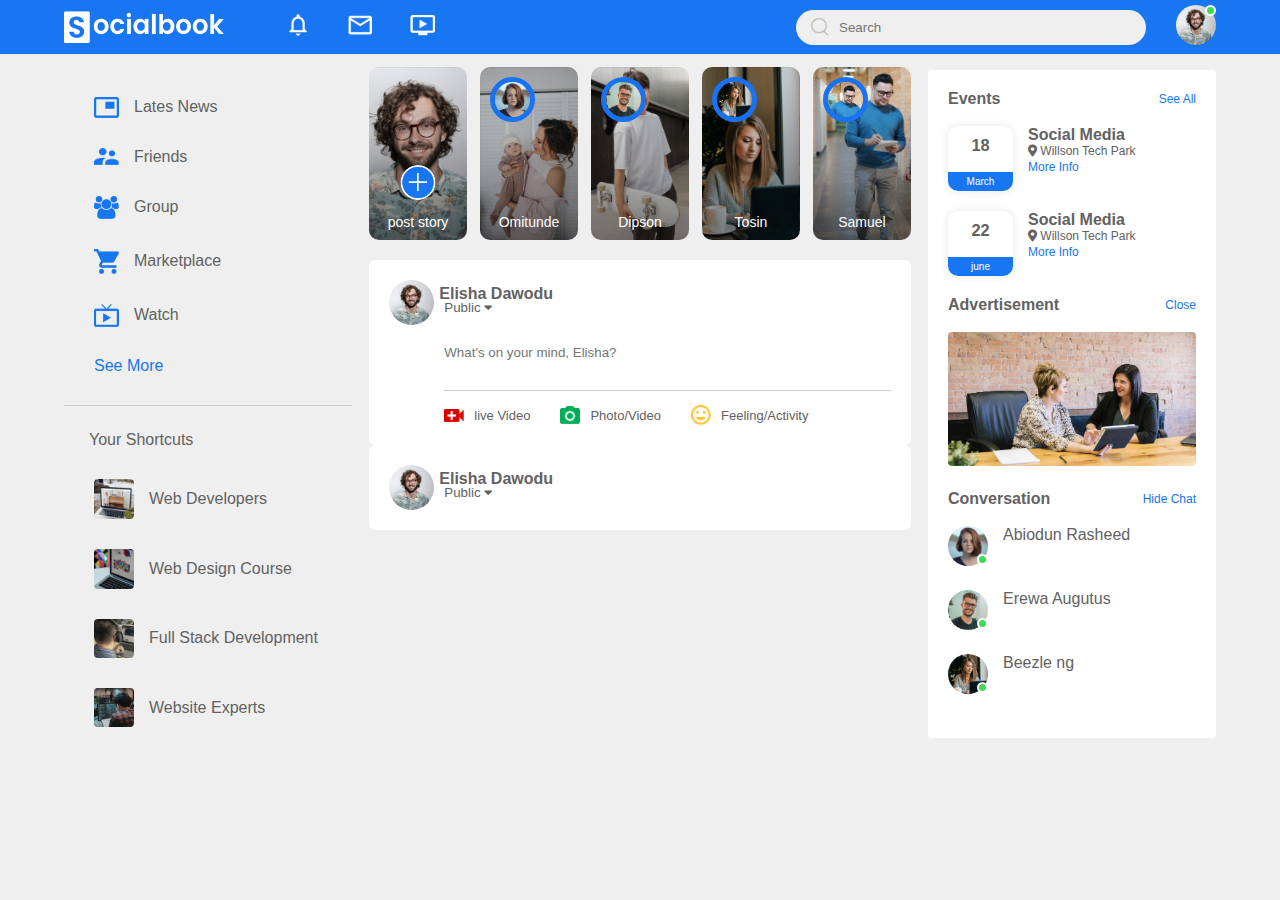
==== index.html @ 2edc7f16 "prosperbook" ====
<!DOCTYPE html>
<html lang="en">

<head>
  <meta charset="UTF-8">
  <meta http-equiv="X-UA-Compatible" content="IE=edge">
  <meta name="viewport" content="width=device-width, initial-scale=1.0">
  <title>SocialBook</title>
  <link rel="stylesheet" href="css/style.css">
  <link rel="stylesheet" href="css/all.min.css">
</head>

<body>
  <nav>
    <div class="nav-left">
      <img src="images/logo.png" alt="" srcset="" class="logo">
      <ul>
        <li><img src="images/notification.png" alt=""></img></li>
        <li><img src="images/inbox.png" alt=""></img></li>
        <li><img src="images/video.png" alt=""></img></li>
      </ul>
    </div>
    <div class="nav-right">
      <div class="search-box">
        <img src="images/search.png" alt="" srcset="">
        <input type="text" placeholder="Search" name="" id="">
      </div>
      <div class="nav-user-icon online">
        <img src="images/profile-pic.png" alt="" srcset="">
      </div>
    </div>
  </nav>
  <div class="container">
    <!-- ========left-sidebar========== -->
    <div class="left-sidebar">
      <div class="img-links">
        <a href="#"><img src="images/news.png" alt="" srcset=""> Lates News</a>
        <a href="#"><img src="images/friends.png" alt="" srcset=""> Friends</a>
        <a href="#"><img src="images/group.png" alt="" srcset=""> Group</a>
        <a href="#"><img src="images/marketplace.png" alt="" srcset=""> Marketplace</a>
        <a href="#"><img src="images/watch.png" alt="" srcset=""> Watch</a>
        <a href="#">See More</a>
      </div>
      <div class="shortcut-links">
        <p>Your Shortcuts</p>
        <a href="#"><img src="images/shortcut-1.png" alt="" srcset="">Web Developers</a>
        <a href="#"><img src="images/shortcut-2.png" alt="" srcset="">Web Design Course</a>
        <a href="#"><img src="images/shortcut-3.png" alt="" srcset="">Full Stack Development</a>
        <a href="#"><img src="images/shortcut-4.png" alt="" srcset="">Website Experts</a>
      </div>
    </div>
    <!-- =========main-content============== -->
    <div class="main-content">
      <div class="story-gallery">
        <div class="story story1">
          <img src="images/upload.png" alt="">
          <p>post story</p>
        </div>
        <div class="story story2">
          <img src="images/member-1.png" alt="">
          <p>Omitunde</p>
        </div>
        <div class="story story3">
          <img src="images/member-2.png" alt="">
          <p>Dipson</p>
        </div>
        <div class="story story4">
          <img src="images/member-3.png" alt="">
          <p>Tosin</p>
        </div>
        <div class="story story5">
          <img src="images/member-4.png" alt="">
          <p>Samuel</p>
        </div>
      </div>

      <div class="write-post-container">
        <div class="user-profile">
          <img src="images/profile-pic.png" alt="">
          <div>
            <p>Elisha Dawodu</p>
            <small>Public <i class="fas fa-caret-down"></i></small>
          </div>
        </div>
        <div class="post-input-container">
          <textarea name="" id="" cols="30" rows="3" placeholder="What's on your mind, Elisha?"></textarea>
          <div class="add-post-links">
            <a href=""><img src="images/live-video.png" alt=""> live Video</a>
            <a href=""><img src="images/photo.png" alt=""> Photo/Video</a>
            <a href=""><img src="images/feeling.png" alt=""> Feeling/Activity</a>
          </div>
        </div>
      </div>
      <div class="post-container">
        <div class="user-profile">
          <img src="images/profile-pic.png" alt="">
          <div>
            <p>Elisha Dawodu</p>
            <small>Public <i class="fas fa-caret-down"></i></small>
          </div>
        </div>
      </div>
    </div>

    <!-- ==========right sidebar============= -->
    <div class="right-sidebar">
      <div class="sidebar-title">
        <h4>Events</h4>
        <a href="#">See All</a>
      </div>
      <div class="event">
        <div class="left-event">
          <h3>18</h3>
          <span>March</span>
        </div>
        <div class="right-event">
          <h4>Social Media</h4>
          <p><i class="fas fa-map-marker-alt"></i> Willson Tech Park</p>
          <a href="#">More Info</a>
        </div>
      </div>
      <div class="event">
        <div class="left-event">
          <h3>22</h3>
          <span>june</span>
        </div>
        <div class="right-event">
          <h4>Social Media</h4>
          <p><i class="fas fa-map-marker-alt"></i> Willson Tech Park</p>
          <a href="#">More Info</a>
        </div>
      </div>
      <div class="sidebar-title">
        <h4>Advertisement</h4>
        <a href="#">Close</a>
      </div>
      <img src="images/advertisement.png" alt="" class="sidebar-ads">
      <div class="sidebar-title">
        <h4>Conversation</h4>
        <a href="#">Hide Chat</a>
      </div>
      <div class="online-list">
        <div class="online">
          <img src="images/member-1.png" alt="">
        </div>
        <p>Abiodun Rasheed</p>
      </div>
      <div class="online-list">
        <div class="online">
          <img src="images/member-2.png" alt="">
        </div>
        <p>Erewa Augutus</p>
      </div>
      <div class="online-list">
        <div class="online">
          <img src="images/member-3.png" alt="">
        </div>
        <p>Beezle ng</p>
      </div>
    </div>
  </div>
</body>

</html>
---- css/style.css ----
*{
margin: 0;
padding: 0;
font-family: 'poppins', sans-serif;
box-sizing: border-box;
}
body{
background: #efefef;
}
nav{
display: flex;
align-items: center;
justify-content: space-between;
background: #1876f2;
padding: 5px 5%;
position: sticky;
top: 0;
z-index: 100;
}
.logo{
width: 160px;
margin-right: 45px;
}
.nav-left, .nav-right{
display: flex;
align-items: center;
}
.nav-left ul li{
list-style: none;
display: inline-block;
}
.nav-left ul li img{
width: 28px;
margin: 0 15px;
}
.nav-user-icon{
margin-left: 30px;
}
.nav-user-icon img{
width: 40px;
border-radius: 50px;
cursor: pointer;
}
.search-box{
background: #efefef;
width: 350px;
border-radius: 20px;
display: flex;
align-items: center;
padding: 0 15px;
}
.search-box img{
width: 18px;
}
.search-box input{
width: 100%;
background: transparent;
padding: 10px;
outline: none;
border: 0;
}
.online{
position: relative;
}
.online::after{
content: '';
width: 7px;
height: 7px;
border: 2px solid #fff;
border-radius: 50%;
background: #41db51;
position: absolute;
top: 0;
right: 0;
}
.container{
display: flex;
justify-content: space-between;
padding: 13px 5%;
}
.left-sidebar{
flex-basis: 25%;
position: sticky;
top: 70px;
align-self: flex-start;
}
.right-sidebar{
flex-basis: 25%;
position: sticky;
top: 70px;
align-self: flex-start;
background: #fff;
padding: 20px;
border-radius: 4px;
color: #626262;
}
.main-content{
flex-basis: 47%;
}
.img-links a, .shortcut-links a{
text-decoration: none;
display: flex;
align-items: center;
margin: 30px;
color: #626262;
width: fit-content;  
}
.img-links a img{
width: 25px;
margin-right: 15px;
}
.img-links a:last-child{
color: #1876f2;
}
.img-links{
border-bottom: 1px solid #ccc;
}
.shortcut-links a img{
width: 40px;
border-radius: 4px;
margin-right: 15px;
}
.shortcut-links p{
margin: 25px;
color: #626262;
font-weight: 500;
}
.sidebar-title{
display: flex;
align-items: center;
justify-content: space-between;
margin-bottom: 18px;
}
.right-sidebar h4{
font-weight: 600;
font-size: 16px;
}
.sidebar-title a{
text-decoration: none;
color: #1876f2;
font-size: 12px;
}
.event{
display: flex;
font-size: 14px;
margin-bottom: 20px;
}
.left-event{
border-radius: 10px;
height: 65px;
width: 65px;
margin-right: 15px;
padding-top: 10px;
text-align: center;
position: relative;
overflow: hidden;
box-shadow: 0 0 10px rgba(0,0,0,0.1);
}
.event p{
font-size: 12px;
}
.event a{
font-size: 12px;
text-decoration: none;
color: #1876f2;
}
.left-event span{
position: absolute;
bottom: 0;
left: 0;
width: 100%;
background: #1876f2;
color: #fff;
font-size: 10px;
padding: 4px 0;
}
.sidebar-ads{
width: 100%;
margin-bottom: 20px;
border-radius: 4px;
}
.online-list{
display: flex;
margin-bottom: 20px;
border-radius: 4px;
}
.online-list .online img{
width: 40px;
border-radius: 50px;
}
.online-list .online{
width: 40px;
border-radius: 50px;
margin-right: 15px;
}
.online-list .online::after{
top: unset;
bottom: 5px;
}

.story-gallery{
display: flex;
justify-content: space-between;
margin-bottom: 20px;
}
.story{
flex-basis: 18%;
padding-top: 32%;
position: relative;
background-position: center;
background-size: cover;
border-radius: 10px;
}
.story img{
position: absolute;
width: 45px;
border-radius: 50%;
top: 10px;
left: 10px;
border: 5px solid #1872f2;
}
.story p{
position: absolute;
bottom: 10px;
width: 100%;
text-align: center;
color: #fff;
font-size: 14px;
}
.story1{
background-image: linear-gradient(transparent, rgba(0,0,0,0.5)), url(../images/status-1.png);
}
.story2{
background-image: linear-gradient(transparent, rgba(0,0,0,0.5)), url(../images/status-2.png);
}
.story3{
background-image: linear-gradient(transparent, rgba(0,0,0,0.5)), url(../images/status-3.png);
}
.story4{
background-image: linear-gradient(transparent, rgba(0,0,0,0.5)), url(../images/status-4.png);
}
.story5{
background-image: linear-gradient(transparent, rgba(0,0,0,0.5)), url(../images/status-5.png);
}
.story.story1 img{
top: unset;
left: 50%;
bottom: 40px;
transform: translateX(-50%);
border: 0;
width: 35px;
}
.write-post-container{
width: 100%;
background: #fff;
border-radius: 6px;
padding: 20px;
color: #626262;
}
.user-profile{
display: flex;
align-items: center;
}
.user-profile img{
width: 45px;
border-radius: 50%;
margin-right: 10px;
}
.user-profile p{
margin: -5px;
font-weight: 600;
color: #626262;
}
.user-profile small{
font-size: 12;
}
.post-input-container{
  padding-left: 55px;
  padding-top: 20px;
}
.post-input-container textarea{
  width: 100%;
  border: 0;
  outline: 0;
  border-bottom: 1px solid #ccc;
  background: transparent;
  resize: none;
}
.add-post-links{
  display: flex;
  margin-top: 10px;
}
.add-post-links a{
  text-decoration: none;
  display: flex;
  align-items: center;
  color: #626262;
  margin-right: 30px;
  font-size: 13px;
}
.add-post-links a img{
  width: 20px;
  margin-right:10px;
}
.post-container{
  width: 100%;
  background: #fff;
  border-radius: 6px;
  padding: 20px;
  color: #626262;
}
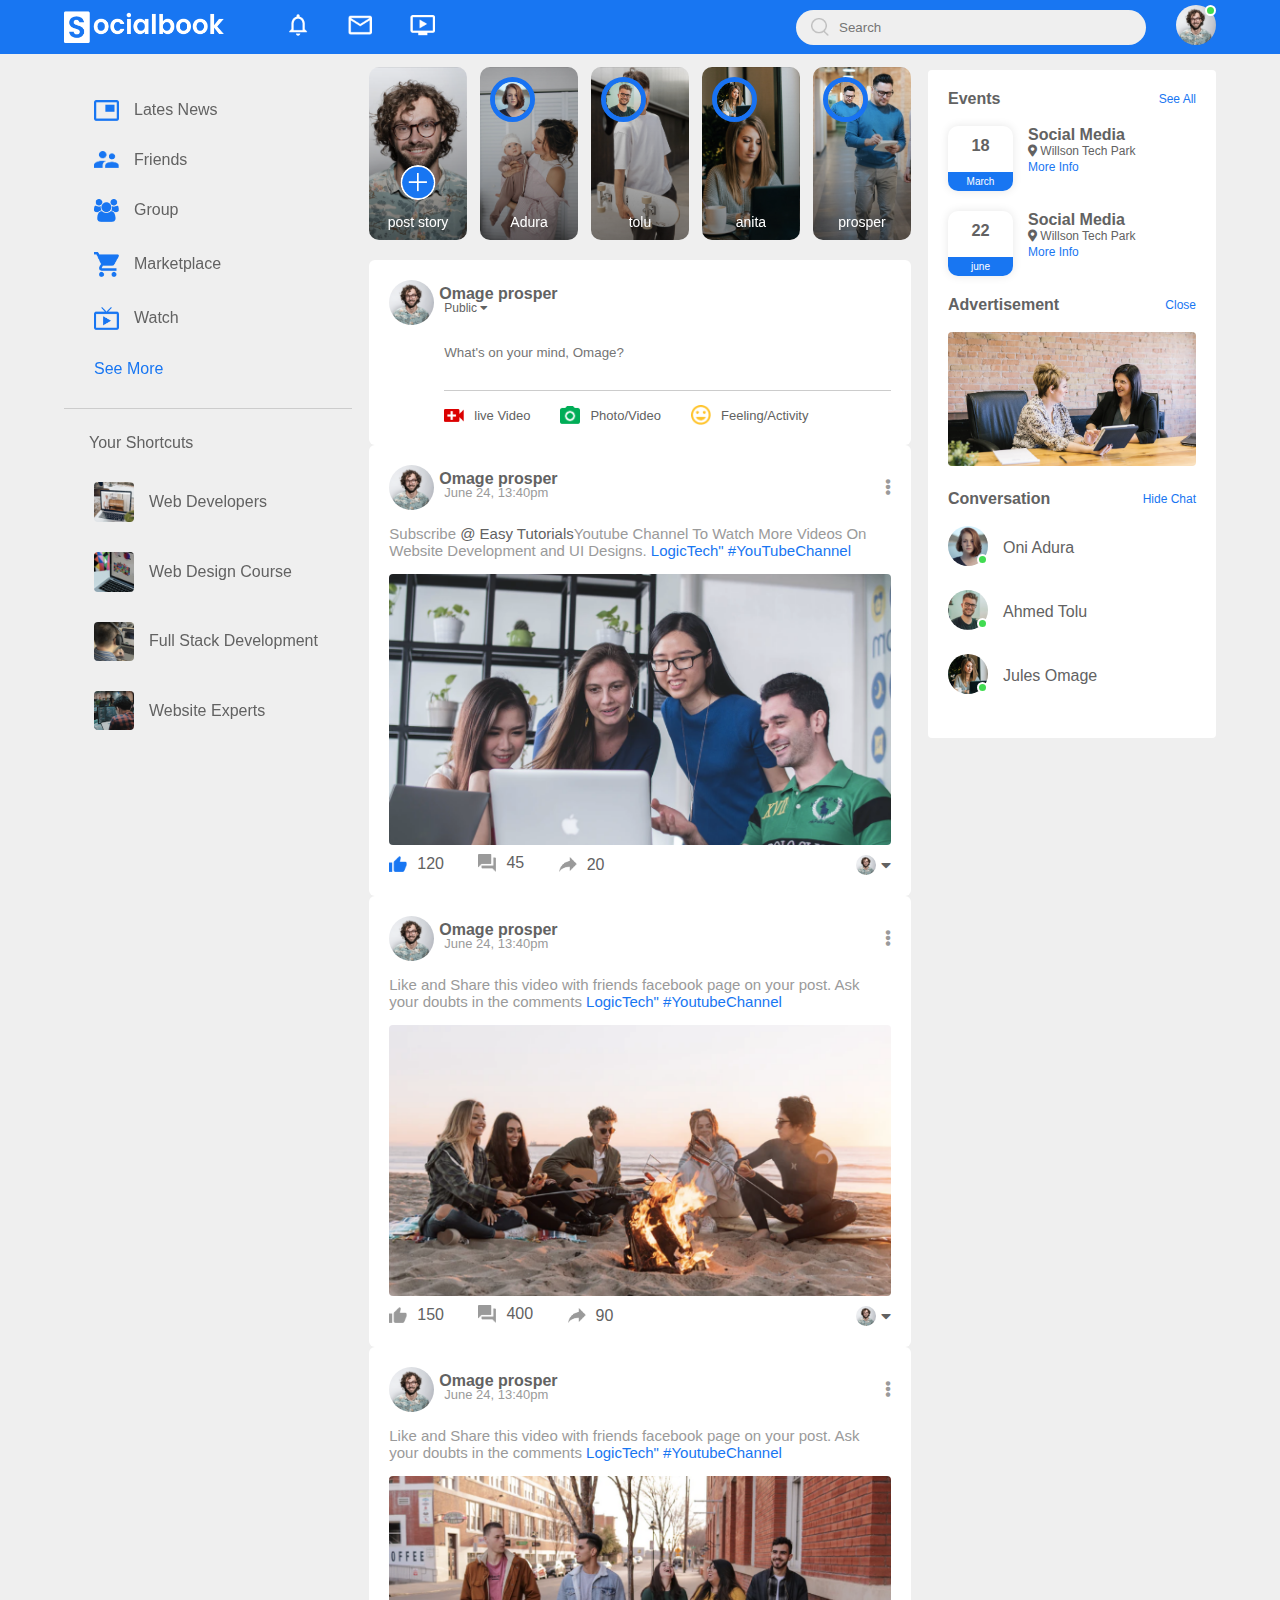
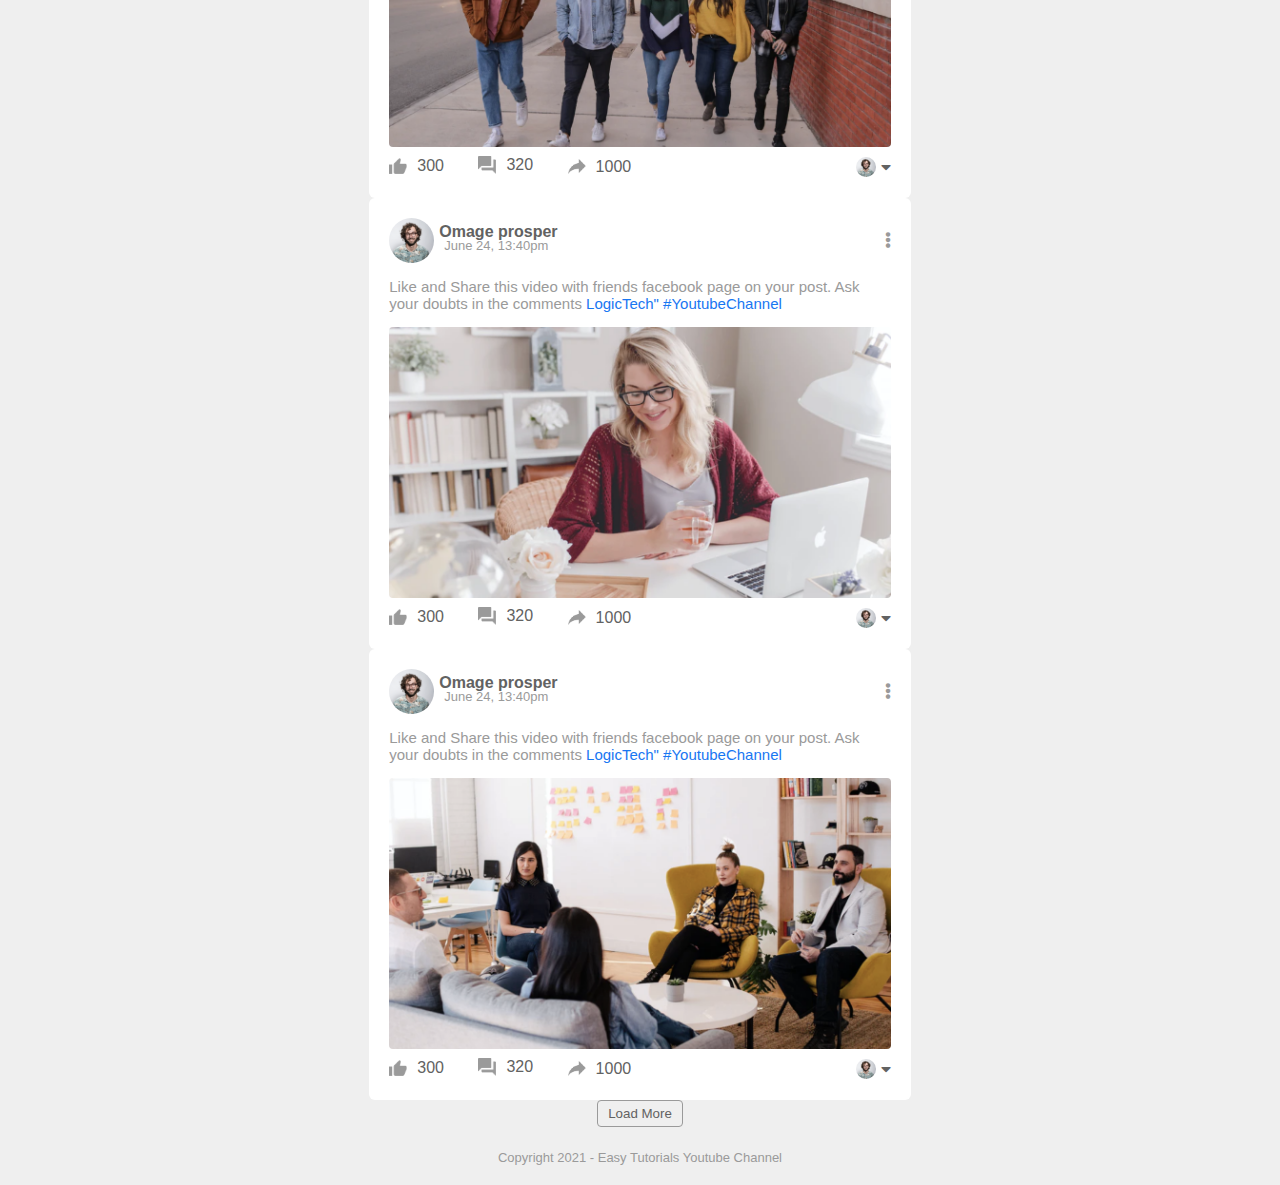
==== commit 02c58e5f: "prosperbook" ====
--- a/index.html
+++ b/index.html
@@ -5,15 +5,16 @@
   <meta charset="UTF-8">
   <meta http-equiv="X-UA-Compatible" content="IE=edge">
   <meta name="viewport" content="width=device-width, initial-scale=1.0">
-  <title>SocialBook</title>
+  <title>ProsperBook</title>
   <link rel="stylesheet" href="css/style.css">
   <link rel="stylesheet" href="css/all.min.css">
 </head>
 
 <body>
+  <!--navbar starts here-->
   <nav>
     <div class="nav-left">
-      <img src="images/logo.png" alt="" srcset="" class="logo">
+      <img src="images/logo.png" class="logo">
       <ul>
         <li><img src="images/notification.png" alt=""></img></li>
         <li><img src="images/inbox.png" alt=""></img></li>
@@ -22,23 +23,68 @@
     </div>
     <div class="nav-right">
       <div class="search-box">
-        <img src="images/search.png" alt="" srcset="">
-        <input type="text" placeholder="Search" name="" id="">
-      </div>
-      <div class="nav-user-icon online">
-        <img src="images/profile-pic.png" alt="" srcset="">
+        <img src="images/search.png">
+        <input type="text" placeholder="Search">
+      </div>
+      <div class="nav-user-icon online" onclick="settingsMenuToggle()">
+        <img src="images/profile-pic.png">
       </div>
     </div>
+     <!--settings-menu starts here-->
+    <div class="settings-menu">
+      <div id="dark-btn" class="dark-btn-on">
+        <span></span>
+      </div>
+      <div class="settings-menu-inner">
+        <div class="user-profile">
+          <img src="images/profile-pic.png">
+          <div>
+            <p>Omage prosper</p>
+            <a href="#">See your profile</a>
+          </div>
+      </div>
+      <hr>
+      <div class="user-profile">
+        <img src="images/feedback.png">
+        <div>
+          <p>Give Feedback</p>
+          <a href="#">Help us to improve the new design</a>
+        </div>
+      </div>
+      <hr>
+      <div class="settings-links">
+        <img src="./images/setting.png"  class="settings-icon">
+        <a href="#">Settings & Privacy <img src="./images/arrow.png" width="10px"></a>
+      </div>
+
+      <div class="settings-links">
+        <img src="./images/help.png"  class="settings-icon">
+        <a href="#">Help & Support <img src="./images/arrow.png" width="10px"></a>
+      </div>
+
+      <div class="settings-links">
+        <img src="./images/display.png"  class="settings-icon">
+        <a href="#">Display & Accesibility <img src="./images/arrow.png" width="10px"></a>
+      </div>
+
+      <div class="settings-links">
+        <img src="./images/logout.png"  class="settings-icon">
+        <a href="#">logout <img src="./images/arrow.png" width="10px"></a>
+      </div>
+      </div>
+  </div>
+   <!--settings-menu ends here-->
   </nav>
+  <!--navbar ends here--> 
   <div class="container">
     <!-- ========left-sidebar========== -->
     <div class="left-sidebar">
       <div class="img-links">
-        <a href="#"><img src="images/news.png" alt="" srcset=""> Lates News</a>
-        <a href="#"><img src="images/friends.png" alt="" srcset=""> Friends</a>
-        <a href="#"><img src="images/group.png" alt="" srcset=""> Group</a>
-        <a href="#"><img src="images/marketplace.png" alt="" srcset=""> Marketplace</a>
-        <a href="#"><img src="images/watch.png" alt="" srcset=""> Watch</a>
+        <a href="#"><img src="images/news.png"> Lates News</a>
+        <a href="#"><img src="images/friends.png"> Friends</a>
+        <a href="#"><img src="images/group.png"> Group</a>
+        <a href="#"><img src="images/marketplace.png"> Marketplace</a>
+        <a href="#"><img src="images/watch.png"> Watch</a>
         <a href="#">See More</a>
       </div>
       <div class="shortcut-links">
@@ -58,49 +104,199 @@
         </div>
         <div class="story story2">
           <img src="images/member-1.png" alt="">
-          <p>Omitunde</p>
+          <p>Adura</p>
         </div>
         <div class="story story3">
           <img src="images/member-2.png" alt="">
-          <p>Dipson</p>
+          <p>tolu</p>
         </div>
         <div class="story story4">
           <img src="images/member-3.png" alt="">
-          <p>Tosin</p>
+          <p>anita</p>
         </div>
         <div class="story story5">
           <img src="images/member-4.png" alt="">
-          <p>Samuel</p>
+          <p>prosper</p>
         </div>
       </div>
 
       <div class="write-post-container">
-        <div class="user-profile">
-          <img src="images/profile-pic.png" alt="">
-          <div>
-            <p>Elisha Dawodu</p>
-            <small>Public <i class="fas fa-caret-down"></i></small>
-          </div>
-        </div>
-        <div class="post-input-container">
-          <textarea name="" id="" cols="30" rows="3" placeholder="What's on your mind, Elisha?"></textarea>
-          <div class="add-post-links">
-            <a href=""><img src="images/live-video.png" alt=""> live Video</a>
-            <a href=""><img src="images/photo.png" alt=""> Photo/Video</a>
-            <a href=""><img src="images/feeling.png" alt=""> Feeling/Activity</a>
-          </div>
-        </div>
-      </div>
-      <div class="post-container">
-        <div class="user-profile">
-          <img src="images/profile-pic.png" alt="">
-          <div>
-            <p>Elisha Dawodu</p>
-            <small>Public <i class="fas fa-caret-down"></i></small>
-          </div>
-        </div>
-      </div>
-    </div>
+            <div class="user-profile">
+              <img src="images/profile-pic.png" alt="">
+              <div>
+                <p>Omage prosper</p>
+                <small>Public <i class="fas fa-caret-down"></i></small>
+              </div>
+            </div>
+            <div class="post-input-container">
+              <textarea name="" id="" cols="30" rows="3" placeholder="What's on your mind, Omage?"></textarea>
+              <div class="add-post-links">
+                <a href=""><img src="images/live-video.png" alt=""> live Video</a>
+                <a href=""><img src="images/photo.png" alt=""> Photo/Video</a>
+                <a href=""><img src="images/feeling.png" alt=""> Feeling/Activity</a>
+              </div>
+            </div>
+      </div>
+          <div class="post-container">
+            <div class="post-row">
+              <div class="user-profile">
+                <img src="images/profile-pic.png" alt="">
+                <div>
+                  <p>Omage prosper</p>
+                  <span>June 24, 13:40pm</span>
+                </div>
+              </div>
+                <a href="#"><i class="fas fa-ellipsis-v"></i></a>
+            </div>
+          
+            <p class="post-text">Subscribe <span>@ Easy Tutorials</span>Youtube Channel To Watch More Videos On 
+              Website Development and UI Designs. <a href="#">LogicTech"</a> <a href="#">#YouTubeChannel</a></p>
+              <img src="./images/feed-image-1.png" class="post-img">
+
+          <div class="post-row">
+            <div class="activity-actions">
+              <div><img src="./images/like-blue.png">120</div>
+              <div><img src="./images/comments.png">45</div>
+              <div><img src="./images/share.png">20</div>
+            </div>
+            <div class="post-profile-icons">
+              <img src="./images/profile-pic.png"> <i class="fas fa-caret-down"></i>
+              
+            </div>
+          </div>
+              
+          </div>
+
+          <!---second-post-container starts here-->
+          <div class="post-container">
+            <div class="post-row">
+              <div class="user-profile">
+                <img src="images/profile-pic.png" alt="">
+                <div>
+                  <p>Omage prosper</p>
+                  <span>June 24, 13:40pm</span>
+                </div>
+              </div>
+                <a href="#"><i class="fas fa-ellipsis-v"></i></a>
+            </div>
+          
+            <p class="post-text">Like and Share this video with friends</span> facebook page on your post.
+               Ask your doubts in the comments <a href="#">LogicTech"</a> <a href="#">#YoutubeChannel</a></p>
+              <img src="./images/feed-image-2.png" class="post-img">
+
+          <div class="post-row">
+            <div class="activity-actions">
+              <div><img src="./images/like.png">150</div>
+              <div><img src="./images/comments.png">400</div>
+              <div><img src="./images/share.png">90</div>
+            </div>
+            <div class="post-profile-icons">
+              <img src="./images/profile-pic.png"> <i class="fas fa-caret-down"></i>
+              
+            </div>
+          </div>
+              
+          </div>
+         <!--second post-container ends here-->
+
+         <!--third post-container starts here-->
+         <div class="post-container">
+          <div class="post-row">
+            <div class="user-profile">
+              <img src="images/profile-pic.png" alt="">
+              <div>
+                <p>Omage prosper</p>
+                <span>June 24, 13:40pm</span>
+              </div>
+            </div>
+              <a href="#"><i class="fas fa-ellipsis-v"></i></a>
+          </div>
+        
+          <p class="post-text">Like and Share this video with friends</span> facebook page on your post.
+             Ask your doubts in the comments <a href="#">LogicTech"</a> <a href="#">#YoutubeChannel</a></p>
+            <img src="./images/feed-image-3.png" class="post-img">
+
+        <div class="post-row">
+          <div class="activity-actions">
+            <div><img src="./images/like.png">300</div>
+            <div><img src="./images/comments.png">320</div>
+            <div><img src="./images/share.png">1000</div>
+          </div>
+          <div class="post-profile-icons">
+            <img src="./images/profile-pic.png"> <i class="fas fa-caret-down"></i>
+            
+          </div>
+        </div>
+            
+        </div>
+        <!--third post-container ends here-->
+        <!--fourth post-container starts here-->
+        <div class="post-container">
+          <div class="post-row">
+            <div class="user-profile">
+              <img src="images/profile-pic.png" alt="">
+              <div>
+                <p>Omage prosper</p>
+                <span>June 24, 13:40pm</span>
+              </div>
+            </div>
+              <a href="#"><i class="fas fa-ellipsis-v"></i></a>
+          </div>
+        
+          <p class="post-text">Like and Share this video with friends</span> facebook page on your post.
+             Ask your doubts in the comments <a href="#">LogicTech"</a> <a href="#">#YoutubeChannel</a></p>
+            <img src="./images/feed-image-4.png" class="post-img">
+
+        <div class="post-row">
+          <div class="activity-actions">
+            <div><img src="./images/like.png">300</div>
+            <div><img src="./images/comments.png">320</div>
+            <div><img src="./images/share.png">1000</div>
+          </div>
+          <div class="post-profile-icons">
+            <img src="./images/profile-pic.png"> <i class="fas fa-caret-down"></i>
+            
+          </div>
+        </div>
+            
+        </div>
+        <!--fourth post-container ends here-->
+
+
+<!--fifth post-container starts here-->
+        <div class="post-container">
+          <div class="post-row">
+            <div class="user-profile">
+              <img src="images/profile-pic.png" alt="">
+              <div>
+                <p>Omage prosper</p>
+                <span>June 24, 13:40pm</span>
+              </div>
+            </div>
+              <a href="#"><i class="fas fa-ellipsis-v"></i></a>
+          </div>
+        
+          <p class="post-text">Like and Share this video with friends</span> facebook page on your post.
+             Ask your doubts in the comments <a href="#">LogicTech"</a> <a href="#">#YoutubeChannel</a></p>
+            <img src="./images/feed-image-5.png" class="post-img">
+
+        <div class="post-row">
+          <div class="activity-actions">
+            <div><img src="./images/like.png">300</div>
+            <div><img src="./images/comments.png">320</div>
+            <div><img src="./images/share.png">1000</div>
+          </div>
+          <div class="post-profile-icons">
+            <img src="./images/profile-pic.png"> <i class="fas fa-caret-down"></i>
+            
+          </div>
+        </div>
+            
+        </div>
+        <!--fifth post-container ends here-->
+
+        <button type="button" class="load-more-btn">Load More</button>
+    </div><!--main content ends-->
 
     <!-- ==========right sidebar============= -->
     <div class="right-sidebar">
@@ -143,22 +339,26 @@
         <div class="online">
           <img src="images/member-1.png" alt="">
         </div>
-        <p>Abiodun Rasheed</p>
+        <p>Oni Adura</p>
       </div>
       <div class="online-list">
         <div class="online">
           <img src="images/member-2.png" alt="">
         </div>
-        <p>Erewa Augutus</p>
+        <p>Ahmed Tolu</p>
       </div>
       <div class="online-list">
         <div class="online">
           <img src="images/member-3.png" alt="">
         </div>
-        <p>Beezle ng</p>
+        <p>Jules Omage</p>
       </div>
     </div>
   </div>
+<div class="footer">
+  <p>Copyright 2021 - Easy Tutorials Youtube Channel</p>
+</div>
+<script src="script.js"></script>
 </body>
 
 </html>--- a/css/style.css
+++ b/css/style.css
@@ -1,407 +1,583 @@
 *{
-margin: 0;
-padding: 0;
-font-family: 'poppins', sans-serif;
-box-sizing: border-box;
+    margin: 0;
+    padding: 0;
+    font-family: 'poppins', sans-serif;
+    box-sizing: border-box;
+    }
+
+    :root{
+      --body-color: #efefef;
+      --nav-color:#1876f2;
+      --bg-color:#fff;
+    }
+
+    .dark-theme{
+      --body-color:#0a0a0a;
+      ----nav-color:#000;
+      --bg-color:#000;
+
+    }
+    body{
+    background: var(--body-color);
+    transition: background 0.3s;
+    }
+    nav{
+    display: flex;
+    align-items: center;
+    justify-content: space-between;
+    background: var(--nav-color);
+    padding: 5px 5%;
+    position: sticky;
+    top: 0;
+    z-index: 100;
+    }
+    .logo{
+    width: 160px;
+    margin-right: 45px;
+    }
+    .nav-left, .nav-right{
+    display: flex;
+    align-items: center;
+    }
+    .nav-left ul li{
+    list-style: none;
+    display: inline-block;
+    }
+    .nav-left ul li img{
+    width: 28px;
+    margin: 0 15px;
+    }
+    .nav-user-icon{
+    margin-left: 30px;
+    }
+    .nav-user-icon img{
+    width: 40px;
+    border-radius: 50%;
+    cursor: pointer;
+    }
+    .search-box{
+    background: #efefef;
+    width: 350px;
+    border-radius: 20px;
+    display: flex;
+    align-items: center;
+    padding: 0 15px;
+    }
+    .search-box img{
+    width: 18px;
+    }
+    .search-box input{
+    width: 100%;
+    background: transparent;
+    padding: 10px;
+    outline: none;
+    border: 0;
+    }
+    .online{
+    position: relative;
+    }
+    .online::after{
+    content: '';
+    width: 7px;
+    height: 7px;
+    border: 2px solid #fff;
+    border-radius: 50%;
+    background: #41db51;
+    position: absolute;
+    top: 0;
+    right: 0;
+    }
+    .container{
+    display: flex;
+    justify-content: space-between;
+    padding: 13px 5%;
+    }
+    .left-sidebar{
+    flex-basis: 25%;
+    position: sticky;
+    top: 70px;
+    align-self: flex-start;
+    
+    }
+    .right-sidebar{
+    flex-basis: 25%;
+    position: sticky;
+    top: 70px;
+    align-self: flex-start;
+    background:var(--bg-color);
+    padding: 20px;
+    border-radius: 4px;
+    color: #626262;
+  
+    }
+    .main-content{
+    flex-basis: 47%;
+    }
+    .img-links a, .shortcut-links a{
+    text-decoration: none;
+    display: flex;
+    align-items: center;
+    margin: 30px;
+    color: #626262;
+    width: fit-content;  
+    }
+    .img-links a img{
+    width: 25px;
+    margin-right: 15px;
+    }
+    .img-links a:last-child{
+    color: #1876f2;
+    }
+    .img-links{
+    border-bottom: 1px solid #ccc;
+    }
+    .shortcut-links a img{
+    width: 40px;
+    border-radius: 4px;
+    margin-right: 15px;
+    }
+    .shortcut-links p{
+    margin: 25px;
+    color: #626262;
+    font-weight: 500;
+    }
+    .sidebar-title{
+    display: flex;
+    align-items: center;
+    justify-content: space-between;
+    margin-bottom: 18px;
+    }
+    .right-sidebar h4{
+    font-weight: 600;
+    font-size: 16px;
+    }
+    .sidebar-title a{
+    text-decoration: none;
+    color: #1876f2;
+    font-size: 12px;
+    }
+    .event{
+    display: flex;
+    font-size: 14px;
+    margin-bottom: 20px;
+    }
+    .left-event{
+    border-radius: 10px;
+    height: 65px;
+    width: 65px;
+    margin-right: 15px;
+    padding-top: 10px;
+    text-align: center;
+    position: relative;
+    overflow: hidden;
+    box-shadow: 0 0 10px rgba(0,0,0,0.1);
+    }
+    .event p{
+    font-size: 12px;
+    }
+    .event a{
+    font-size: 12px;
+    text-decoration: none;
+    color: #1876f2;
+    }
+    .left-event span{
+    position: absolute;
+    bottom: 0;
+    left: 0;
+    width: 100%;
+    background: #1876f2;
+    color: #fff;
+    font-size: 10px;
+    padding: 4px 0;
+    }
+    .sidebar-ads{
+    width: 100%;
+    margin-bottom: 20px;
+    border-radius: 4px;
+    }
+    .online-list{
+    display: flex;
+    margin-bottom: 20px;
+    border-radius: 4px;
+    align-items: center;
+    }
+    .online-list .online img{
+    width: 40px;
+    border-radius: 50px;
+    }
+    .online-list .online{
+    width: 40px;
+    border-radius: 50px;
+    margin-right: 15px;
+    }
+    .online-list .online::after{
+    top: unset;
+    bottom: 5px;
+    }
+    
+    .story-gallery{
+    display: flex;
+    justify-content: space-between;
+    margin-bottom: 20px;
+    }
+    .story{
+    flex-basis: 18%;
+    padding-top: 32%;
+    position: relative;
+    background-position: center;
+    background-size: cover;
+    border-radius: 10px;
+    }
+    .story img{
+    position: absolute;
+    width: 45px;
+    border-radius: 50%;
+    top: 10px;
+    left: 10px;
+    border: 5px solid #1872f2;
+    }
+    .story p{
+    position: absolute;
+    bottom: 10px;
+    width: 100%;
+    text-align: center;
+    color: #fff;
+    font-size: 14px;
+    }
+    .story1{
+    background-image: linear-gradient(transparent, rgba(0,0,0,0.5)), url(../images/status-1.png);
+    }
+    .story2{
+    background-image: linear-gradient(transparent, rgba(0,0,0,0.5)), url(../images/status-2.png);
+    }
+    .story3{
+    background-image: linear-gradient(transparent, rgba(0,0,0,0.5)), url(../images/status-3.png);
+    }
+    .story4{
+    background-image: linear-gradient(transparent, rgba(0,0,0,0.5)), url(../images/status-4.png);
+    }
+    .story5{
+    background-image: linear-gradient(transparent, rgba(0,0,0,0.5)), url(../images/status-5.png);
+    }
+    .story.story1 img{
+    top: unset;
+    left: 50%;
+    bottom: 40px;
+    transform: translateX(-50%);
+    border: 0;
+    width: 35px;
+    }
+    .write-post-container{
+    width: 100%;
+    background: var(--bg-color);
+    border-radius: 6px;
+    padding: 20px;
+    color: #626262;
+    }
+    .user-profile{
+    display: flex;
+    align-items: center;
+    }
+    .user-profile img{
+    width: 45px;
+    border-radius: 50%;
+    margin-right: 10px;
+    }
+    .user-profile p{
+    margin: -5px;
+    font-weight: 600;
+    color: #626262;
+    }
+    .user-profile small{
+    font-size: 12px;
+    }
+    .post-input-container{
+      padding-left: 55px;
+      padding-top: 20px;
+    }
+    .post-input-container textarea{
+      width: 100%;
+      border: 0;
+      outline: 0;
+      border-bottom: 1px solid #ccc;
+      background: transparent;
+      resize: none;
+    }
+    .add-post-links{
+      display: flex;
+      margin-top: 10px;
+    }
+    .add-post-links a{
+      text-decoration: none;
+      display: flex;
+      align-items: center;
+      color: #626262;
+      margin-right: 30px;
+      font-size: 13px;
+    }
+    .add-post-links a img{
+      width: 20px;
+      margin-right:10px;
+    }
+    .post-container{
+      width: 100%;
+      background:var(--bg-color);
+      border-radius: 6px;
+      padding: 20px;
+      color: #626262;
+    }
+    
+    .user-profile span{
+      font-size: 13px;
+      color: #9a9a9a;
+    }
+    .post-text{
+      color: #9a9a9a;
+      margin: 15px 0;
+      font-size: 15px;
+    }
+    
+    .post-text span{
+      color: #626262;
+      font-weight: 500;
+    }
+    
+    .post-text a{
+      color: #1876f2;
+      text-decoration: none;
+    }
+    .post-img{
+      width: 100%;
+      border-radius: 4px;
+      margin-bottom: 5px;
+    }
+    .post-row{
+      display: flex;
+      align-items: center;
+      justify-content: space-between;
+    }
+    .activity-actions div img{
+      width: 18px;
+      margin-right: 10px;
+    }
+    
+    .activity-actions div {
+      display: inline-flex;
+      align-items: center;
+      margin-right: 30px;
+    }
+    .post-profile-icons{
+      display: flex;
+      align-items: center;
+    }
+    .post-profile-icons img{
+      width: 20px;
+      border-radius: 50%;
+      margin-right: 5px;
+    }
+    .post-row a{
+      color: #9a9a9a;
+
+    }
+
+    .load-more-btn{
+      display: block;
+      margin: auto;
+      cursor: pointer;
+      padding: 5px 10px;
+      border: 1px solid #9a9a9a;
+      color: #626262;
+      background: transparent;
+      border-radius: 4px;
+    }
+    
+    .footer{
+      text-align: center;
+      color: #9a9a9a;
+      padding: 10px 0 20px;
+      font-size: 13px;
+    }
+
+    .settings-menu{
+      position: absolute;
+      width: 70%;
+      max-width: 350px;
+      background: var(--bg-color);
+      box-shadow: 0 0 10px rgba(0,0,0,0.4);
+      border-radius: 4px;
+      overflow: hidden;
+      top: 108%;
+      right: 5%;
+      max-height: 0;
+      transition: max-height 0.3s;
+    }
+
+    .settings-menu-height{
+      max-height: 450px;
+    }
+
+
+    .user-profile a {
+      font-size: 12px;
+      color: #1876f2;
+      text-decoration: none;
+    }
+
+    .settings-menu-inner{
+       padding: 20px; 
+    }
+
+    .settings-menu hr{
+      border: 0;
+      height: 2px;
+      background: #9a9a9a;
+      margin: 15px 0;
+
+    }
+
+ .settings-links{
+   display: flex;
+   align-items: center;
+   margin: 15px 0;
+  
+ }   
+  
+ .settings-links .settings-icon{
+   width: 38px;
+   margin-right: 10px;
+   border-radius: 50%;
+ }
+
+ .settings-links a{
+    text-decoration: none;
+    display: flex;
+    flex: 1;
+    justify-content: space-between;
+    color: #626262;
+    align-items: center;
+ }
+
+ #dark-btn{
+   position: absolute;
+   top: 20px;
+   right: 20px;
+   background: #ccc;
+   width: 45px;
+   border-radius: 15px;
+   padding: 2px 3px;
+   cursor: pointer;
+   display: flex;
+   transition: padding-left 0.5s, background 0.5s;
+ }
+
+ #dark-btn span{
+   width: 18px;
+   height: 18px;
+   background: #fff;
+   display: inline-block;
+   border-radius: 50%;
+ }
+
+ #dark-btn.dark-btn-on{
+   padding-left: 23px;
+   background: #0a0a0a; 
+ }
+
+
+/* second page starts here */
+
+.profile-container{
+  padding: 20px;
 }
-body{
-background: #efefef;
-}
-nav{
-display: flex;
-align-items: center;
-justify-content: space-between;
-background: #1876f2;
-padding: 5px 5%;
-position: sticky;
-top: 0;
-z-index: 100;
-}
-.logo{
-width: 160px;
-margin-right: 45px;
-}
-.nav-left, .nav-right{
-display: flex;
-align-items: center;
-}
-.nav-left ul li{
-list-style: none;
-display: inline-block;
-}
-.nav-left ul li img{
-width: 28px;
-margin: 0 15px;
-}
-.nav-user-icon{
-margin-left: 30px;
-}
-.nav-user-icon img{
-width: 40px;
-border-radius: 50px;
-cursor: pointer;
-}
-.search-box{
-background: #efefef;
-width: 350px;
-border-radius: 20px;
-display: flex;
-align-items: center;
-padding: 0 15px;
-}
-.search-box img{
-width: 18px;
-}
-.search-box input{
-width: 100%;
-background: transparent;
-padding: 10px;
-outline: none;
-border: 0;
-}
-.online{
-position: relative;
-}
-.online::after{
-content: '';
-width: 7px;
-height: 7px;
-border: 2px solid #fff;
-border-radius: 50%;
-background: #41db51;
-position: absolute;
-top: 0;
-right: 0;
-}
-.container{
-display: flex;
-justify-content: space-between;
-padding: 13px 5%;
-}
-.left-sidebar{
-flex-basis: 25%;
-position: sticky;
-top: 70px;
-align-self: flex-start;
-}
-.right-sidebar{
-flex-basis: 25%;
-position: sticky;
-top: 70px;
-align-self: flex-start;
-background: #fff;
-padding: 20px;
-border-radius: 4px;
-color: #626262;
-}
-.main-content{
-flex-basis: 47%;
-}
-.img-links a, .shortcut-links a{
-text-decoration: none;
-display: flex;
-align-items: center;
-margin: 30px;
-color: #626262;
-width: fit-content;  
-}
-.img-links a img{
-width: 25px;
-margin-right: 15px;
-}
-.img-links a:last-child{
-color: #1876f2;
-}
-.img-links{
-border-bottom: 1px solid #ccc;
-}
-.shortcut-links a img{
-width: 40px;
-border-radius: 4px;
-margin-right: 15px;
-}
-.shortcut-links p{
-margin: 25px;
-color: #626262;
-font-weight: 500;
-}
-.sidebar-title{
-display: flex;
-align-items: center;
-justify-content: space-between;
-margin-bottom: 18px;
-}
-.right-sidebar h4{
-font-weight: 600;
-font-size: 16px;
-}
-.sidebar-title a{
-text-decoration: none;
-color: #1876f2;
-font-size: 12px;
-}
-.event{
-display: flex;
-font-size: 14px;
-margin-bottom: 20px;
-}
-.left-event{
-border-radius: 10px;
-height: 65px;
-width: 65px;
-margin-right: 15px;
-padding-top: 10px;
-text-align: center;
-position: relative;
-overflow: hidden;
-box-shadow: 0 0 10px rgba(0,0,0,0.1);
-}
-.event p{
-font-size: 12px;
-}
-.event a{
-font-size: 12px;
-text-decoration: none;
-color: #1876f2;
-}
-.left-event span{
-position: absolute;
-bottom: 0;
-left: 0;
-width: 100%;
-background: #1876f2;
-color: #fff;
-font-size: 10px;
-padding: 4px 0;
-}
-.sidebar-ads{
-width: 100%;
-margin-bottom: 20px;
-border-radius: 4px;
-}
-.online-list{
-display: flex;
-margin-bottom: 20px;
-border-radius: 4px;
-}
-.online-list .online img{
-width: 40px;
-border-radius: 50px;
-}
-.online-list .online{
-width: 40px;
-border-radius: 50px;
-margin-right: 15px;
-}
-.online-list .online::after{
-top: unset;
-bottom: 5px;
-}
-
-.story-gallery{
-display: flex;
-justify-content: space-between;
-margin-bottom: 20px;
-}
-.story{
-flex-basis: 18%;
-padding-top: 32%;
-position: relative;
-background-position: center;
-background-size: cover;
-border-radius: 10px;
-}
-.story img{
-position: absolute;
-width: 45px;
-border-radius: 50%;
-top: 10px;
-left: 10px;
-border: 5px solid #1872f2;
-}
-.story p{
-position: absolute;
-bottom: 10px;
-width: 100%;
-text-align: center;
-color: #fff;
-font-size: 14px;
-}
-.story1{
-background-image: linear-gradient(transparent, rgba(0,0,0,0.5)), url(../images/status-1.png);
-}
-.story2{
-background-image: linear-gradient(transparent, rgba(0,0,0,0.5)), url(../images/status-2.png);
-}
-.story3{
-background-image: linear-gradient(transparent, rgba(0,0,0,0.5)), url(../images/status-3.png);
-}
-.story4{
-background-image: linear-gradient(transparent, rgba(0,0,0,0.5)), url(../images/status-4.png);
-}
-.story5{
-background-image: linear-gradient(transparent, rgba(0,0,0,0.5)), url(../images/status-5.png);
-}
-.story.story1 img{
-top: unset;
-left: 50%;
-bottom: 40px;
-transform: translateX(-50%);
-border: 0;
-width: 35px;
-}
-.write-post-container{
-width: 100%;
-background: #fff;
-border-radius: 6px;
-padding: 20px;
-color: #626262;
-}
-.user-profile{
-display: flex;
-align-items: center;
-}
-.user-profile img{
-width: 45px;
-border-radius: 50%;
-margin-right: 10px;
-}
-.user-profile p{
-margin: -5px;
-font-weight: 600;
-color: #626262;
-}
-.user-profile small{
-font-size: 12;
-}
-.post-input-container{
-  padding-left: 55px;
-  padding-top: 20px;
-}
-.post-input-container textarea{
-  width: 100%;
-  border: 0;
-  outline: 0;
-  border-bottom: 1px solid #ccc;
-  background: transparent;
-  resize: none;
-}
-.add-post-links{
-  display: flex;
-  margin-top: 10px;
-}
-.add-post-links a{
-  text-decoration: none;
-  display: flex;
-  align-items: center;
-  color: #626262;
-  margin-right: 30px;
-  font-size: 13px;
-}
-.add-post-links a img{
-  width: 20px;
-  margin-right:10px;
-}
-.post-container{
-  width: 100%;
-  background: #fff;
-  border-radius: 6px;
-  padding: 20px;
-  color: #626262;
-}
-
-
-
-
-
-
-
-
-
-
-
-
-
-
-
-
-
-
-
-
-
-
-
-
-
-
-
-
-
-
-
-
-
-
-
-
-
-
-
-
-
-
-
-
-
-
-
-
-
-
-
-
-
-
-
-
-
-
-
-
-
-
-
-
-
-
-
-
-
-
-
-
-
-
-
-
-
-
-
-
-
-
-
-
-
-
-
-
-
-
-
-
-
-
-
-
+
+
+
+
+
+
+
+
+
+
+
+
+
+
+
+
+
+
+
+
+
+
+
+
+
+
+
+
+
+
+
+
+
+
+
+
+
+
+
+
+
+
+
+
+
+
+
+
+
+
+
+
+
+
+
+
+
+
+
+
+
+
+
+
+
+
+
+
+
+
+
+
+
+
+
+
+
+
+
+
+
+
+
+
+
+
+
+
+
+
+
+
